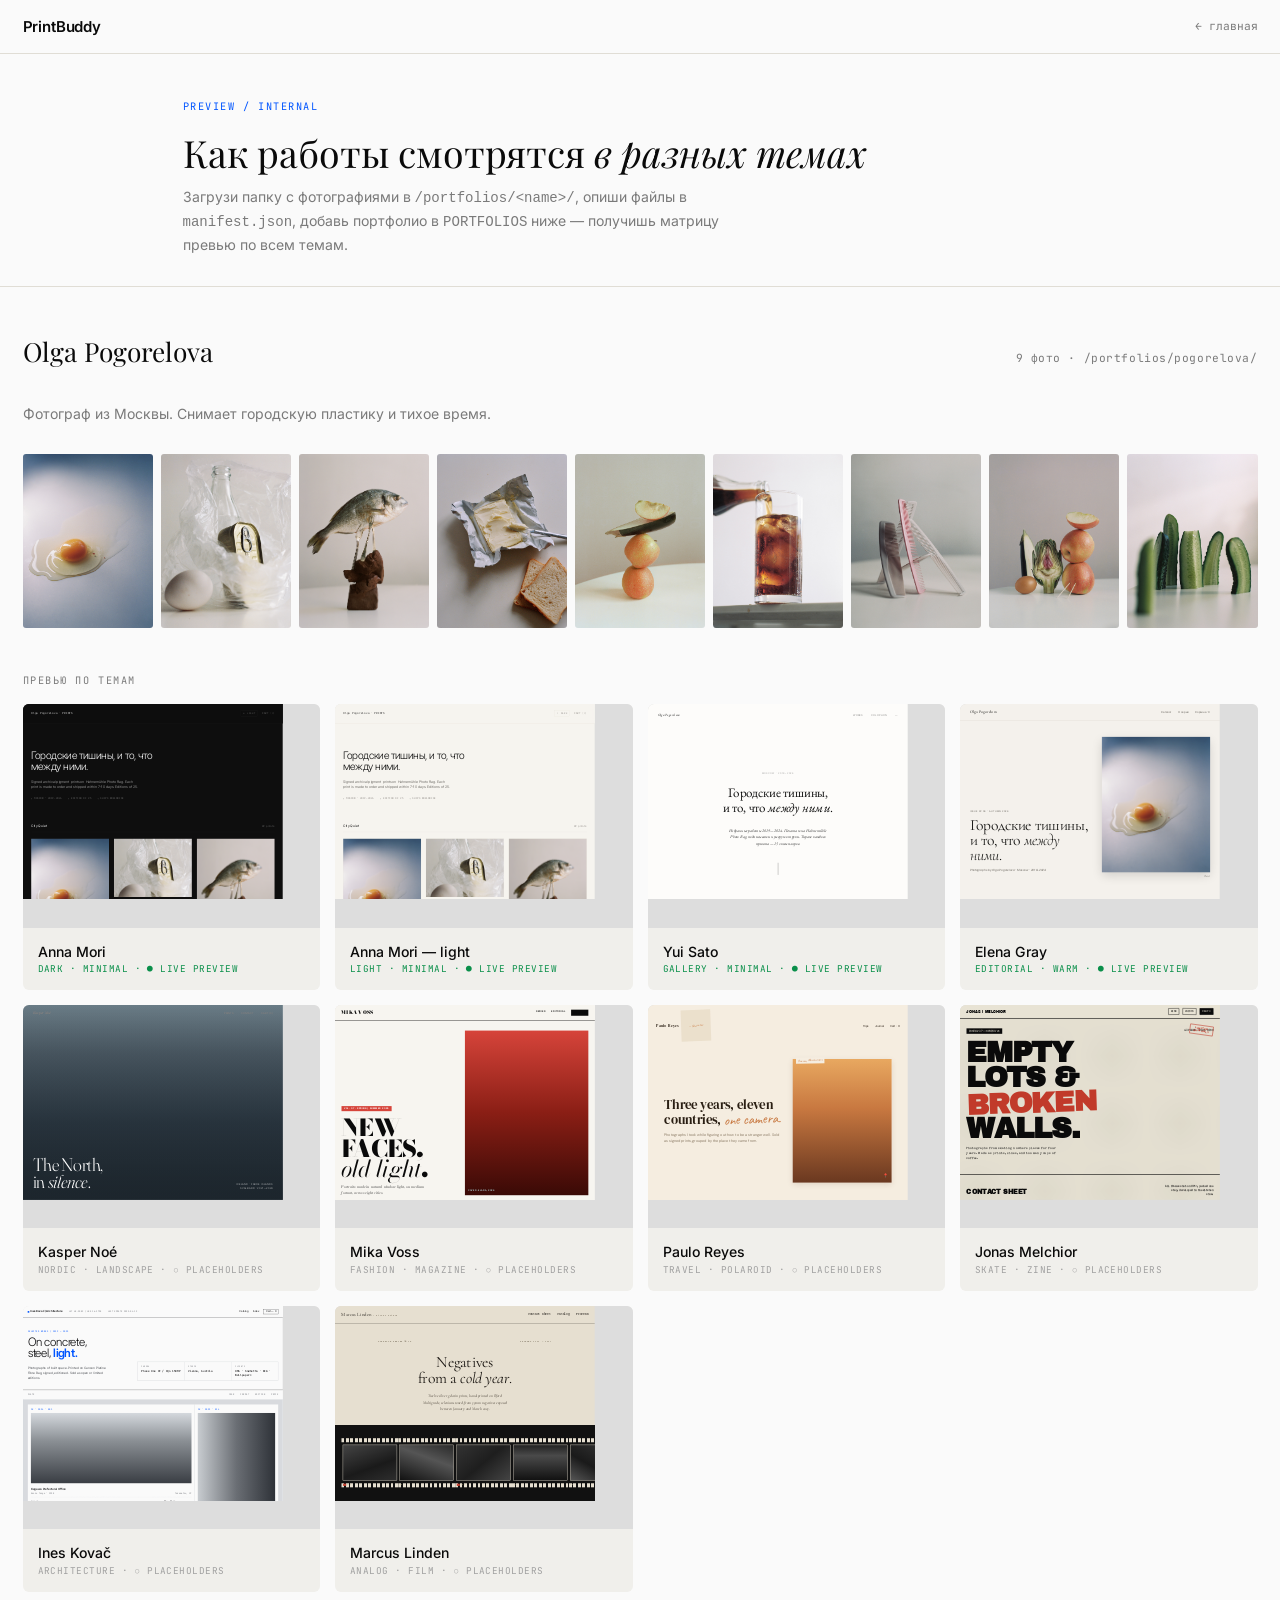
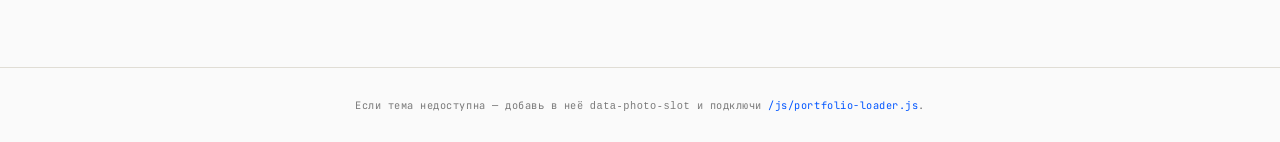
==== portfolios/index.html @ 7094016e "Add portfolio system: load real photos into themes via ?portfolio= Preview any portfolio's photos in" ====
<!DOCTYPE html>
<html lang="ru">
<head>
    <meta charset="UTF-8">
    <meta name="viewport" content="width=device-width, initial-scale=1.0">
    <title>Portfolios — Preview in themes — PrintBuddy</title>
    <link rel="preconnect" href="https://fonts.googleapis.com">
    <link rel="preconnect" href="https://fonts.gstatic.com" crossorigin>
    <link href="https://fonts.googleapis.com/css2?family=Inter:wght@400;500;600&family=JetBrains+Mono:wght@400;500&family=Playfair+Display:ital,wght@0,400;1,400&display=swap" rel="stylesheet">
    <style>
        *, *::before, *::after { margin: 0; padding: 0; box-sizing: border-box; }

        :root {
            --bg: #fafafa;
            --panel: #f0efeb;
            --ink: #0a0a0a;
            --muted: #7a7a7a;
            --line: #e0ddd5;
            --accent: #0055ff;
            --sans: 'Inter', -apple-system, sans-serif;
            --mono: 'JetBrains Mono', monospace;
            --serif: 'Playfair Display', serif;
        }

        html { font-size: 15px; -webkit-font-smoothing: antialiased; }

        body {
            font-family: var(--sans);
            background: var(--bg);
            color: var(--ink);
            line-height: 1.55;
        }

        nav.top {
            padding: 1rem 1.5rem;
            border-bottom: 1px solid var(--line);
            display: flex;
            justify-content: space-between;
            align-items: center;
            font-family: var(--mono);
            font-size: 0.75rem;
        }

        nav.top a { color: var(--ink); text-decoration: none; }
        nav.top .back { color: var(--muted); }
        nav.top .back:hover { color: var(--ink); }

        .brand {
            font-family: var(--sans);
            font-weight: 600;
            font-size: 1rem;
            letter-spacing: -0.01em;
        }

        .intro {
            padding: 3rem 1.5rem 2rem;
            max-width: 960px;
            margin: 0 auto;
        }

        .intro .label {
            font-family: var(--mono);
            font-size: 0.6875rem;
            letter-spacing: 0.15em;
            text-transform: uppercase;
            color: var(--accent);
            margin-bottom: 1rem;
        }

        .intro h1 {
            font-family: var(--serif);
            font-size: clamp(1.75rem, 3.5vw, 2.5rem);
            font-weight: 400;
            line-height: 1.2;
            margin-bottom: 0.75rem;
        }

        .intro h1 em { font-style: italic; }

        .intro p {
            color: var(--muted);
            max-width: 60ch;
            font-size: 0.9375rem;
        }

        /* ── Portfolio block ── */
        .portfolio {
            padding: 3rem 1.5rem 5rem;
            max-width: 1320px;
            margin: 0 auto;
            border-top: 1px solid var(--line);
        }

        .portfolio-header {
            display: flex;
            justify-content: space-between;
            align-items: baseline;
            margin-bottom: 2rem;
            flex-wrap: wrap;
            gap: 1rem;
        }

        .portfolio-header h2 {
            font-family: var(--serif);
            font-size: 1.75rem;
            font-weight: 400;
        }

        .portfolio-header .tag {
            font-family: var(--mono);
            font-size: 0.75rem;
            color: var(--muted);
            letter-spacing: 0.05em;
        }

        .portfolio-bio {
            max-width: 60ch;
            margin-bottom: 2rem;
            color: var(--muted);
            font-size: 0.9375rem;
        }

        /* ── Photos quick-look ── */
        .photos {
            display: grid;
            grid-template-columns: repeat(auto-fill, minmax(120px, 1fr));
            gap: 0.5rem;
            margin-bottom: 3rem;
        }

        .photos .thumb {
            aspect-ratio: 3/4;
            background-color: var(--panel);
            background-size: cover;
            background-position: center;
            border-radius: 3px;
        }

        /* ── Themes grid ── */
        .themes-label {
            font-family: var(--mono);
            font-size: 0.6875rem;
            letter-spacing: 0.15em;
            text-transform: uppercase;
            color: var(--muted);
            margin-bottom: 1rem;
        }

        .themes {
            display: grid;
            grid-template-columns: repeat(auto-fill, minmax(260px, 1fr));
            gap: 1rem;
        }

        .theme-card {
            display: flex;
            flex-direction: column;
            text-decoration: none;
            color: inherit;
            background: var(--panel);
            border-radius: 6px;
            overflow: hidden;
            transition: transform 0.2s ease;
            position: relative;
        }

        .theme-card:hover { transform: translateY(-2px); }

        .theme-card.disabled {
            opacity: 0.45;
            pointer-events: none;
        }

        .theme-iframe-wrap {
            aspect-ratio: 4/3;
            overflow: hidden;
            background: #ddd;
            position: relative;
        }

        .theme-iframe {
            width: 1280px;
            height: 960px;
            border: 0;
            transform: scale(0.203);
            transform-origin: 0 0;
            pointer-events: none;
        }

        .theme-meta {
            padding: 0.875rem 1rem;
            display: flex;
            justify-content: space-between;
            align-items: baseline;
            gap: 0.5rem;
        }

        .theme-name {
            font-weight: 500;
            font-size: 0.9375rem;
        }

        .theme-status {
            font-family: var(--mono);
            font-size: 0.625rem;
            color: var(--muted);
            letter-spacing: 0.05em;
            text-transform: uppercase;
        }

        .theme-status.ready { color: #0a8f4a; }
        .theme-status.soon { color: #a0a0a0; }

        footer {
            padding: 2rem 1.5rem;
            border-top: 1px solid var(--line);
            text-align: center;
            font-family: var(--mono);
            font-size: 0.6875rem;
            color: var(--muted);
            letter-spacing: 0.05em;
        }

        footer a { color: var(--accent); text-decoration: none; }

        @media (max-width: 600px) {
            .themes { grid-template-columns: 1fr; }
            .theme-iframe-wrap { aspect-ratio: 16/9; }
        }
    </style>
</head>
<body>

    <nav class="top">
        <a href="/" class="brand">PrintBuddy</a>
        <a href="/" class="back">← главная</a>
    </nav>

    <section class="intro">
        <div class="label">Preview / Internal</div>
        <h1>Как работы смотрятся <em>в разных темах</em></h1>
        <p>Загрузи папку с фотографиями в <code>/portfolios/&lt;name&gt;/</code>, опиши файлы в <code>manifest.json</code>, добавь портфолио в <code>PORTFOLIOS</code> ниже — получишь матрицу превью по всем темам.</p>
    </section>

    <div id="app"></div>

    <footer>
        Если тема недоступна — добавь в неё <code>data-photo-slot</code> и подключи <a href="/js/portfolio-loader.js">/js/portfolio-loader.js</a>.
    </footer>

    <script>
        // ─────────────────────────────────────────────────────────
        // Register new portfolios here:
        const PORTFOLIOS = ['pogorelova'];

        // Themes (all files in /stores/), with status:
        // ready = instrumented with data-photo-slot and portfolio-loader.js
        // soon  = shown in UI but not instrumented yet (click opens with
        //         placeholder gradients instead of real photos)
        const THEMES = [
            { slug: 'anna-mori',       label: 'Anna Mori',       tag: 'Dark · minimal',     status: 'ready' },
            { slug: 'anna-mori-light', label: 'Anna Mori — light', tag: 'Light · minimal',  status: 'ready' },
            { slug: 'yui-sato',        label: 'Yui Sato',        tag: 'Gallery · minimal',  status: 'ready' },
            { slug: 'elena-gray',      label: 'Elena Gray',      tag: 'Editorial · warm',   status: 'ready' },
            { slug: 'kasper-noe',      label: 'Kasper Noé',      tag: 'Nordic · landscape', status: 'soon' },
            { slug: 'mika-voss',       label: 'Mika Voss',       tag: 'Fashion · magazine', status: 'soon' },
            { slug: 'paulo-reyes',     label: 'Paulo Reyes',     tag: 'Travel · polaroid',  status: 'soon' },
            { slug: 'jonas-melchior',  label: 'Jonas Melchior',  tag: 'Skate · zine',       status: 'soon' },
            { slug: 'ines-kovac',      label: 'Ines Kovač',      tag: 'Architecture',       status: 'soon' },
            { slug: 'marcus-linden',   label: 'Marcus Linden',   tag: 'Analog · film',      status: 'soon' }
        ];
        // ─────────────────────────────────────────────────────────

        async function renderAll() {
            const app = document.getElementById('app');
            for (const slug of PORTFOLIOS) {
                try {
                    const res = await fetch(`/portfolios/${slug}/manifest.json`);
                    const data = await res.json();
                    app.insertAdjacentHTML('beforeend', renderPortfolio(slug, data));
                } catch (err) {
                    app.insertAdjacentHTML('beforeend', `<section class="portfolio"><h2>${slug}</h2><p style="color:#c13">❌ failed to load manifest.json: ${err.message}</p></section>`);
                }
            }
        }

        function renderPortfolio(slug, data) {
            const artist = data.artist || {};
            const photos = data.photos || [];

            const thumbs = photos.map(p => `
                <div class="thumb" style="background-image:url('/portfolios/${slug}/${p.file}')" title="${p.title || ''}"></div>
            `).join('');

            const themeCards = THEMES.map(t => {
                const url = `/stores/${t.slug}.html?portfolio=${encodeURIComponent(slug)}`;
                const statusClass = t.status === 'ready' ? 'ready' : 'soon';
                const statusLabel = t.status === 'ready' ? '● live preview' : '○ placeholders';
                return `
                <a href="${url}" target="_blank" rel="noopener" class="theme-card">
                    <div class="theme-iframe-wrap">
                        <iframe class="theme-iframe" src="${url}" loading="lazy" scrolling="no" tabindex="-1"></iframe>
                    </div>
                    <div class="theme-meta">
                        <div>
                            <div class="theme-name">${t.label}</div>
                            <div class="theme-status ${statusClass}">${t.tag} · ${statusLabel}</div>
                        </div>
                    </div>
                </a>`;
            }).join('');

            return `
            <section class="portfolio">
                <div class="portfolio-header">
                    <h2>${artist.name || slug}</h2>
                    <span class="tag">${photos.length} фото · /portfolios/${slug}/</span>
                </div>
                <p class="portfolio-bio">${artist.bio_short || ''}</p>
                <div class="photos">${thumbs}</div>
                <div class="themes-label">Превью по темам</div>
                <div class="themes">${themeCards}</div>
            </section>`;
        }

        renderAll();
    </script>
</body>
</html>
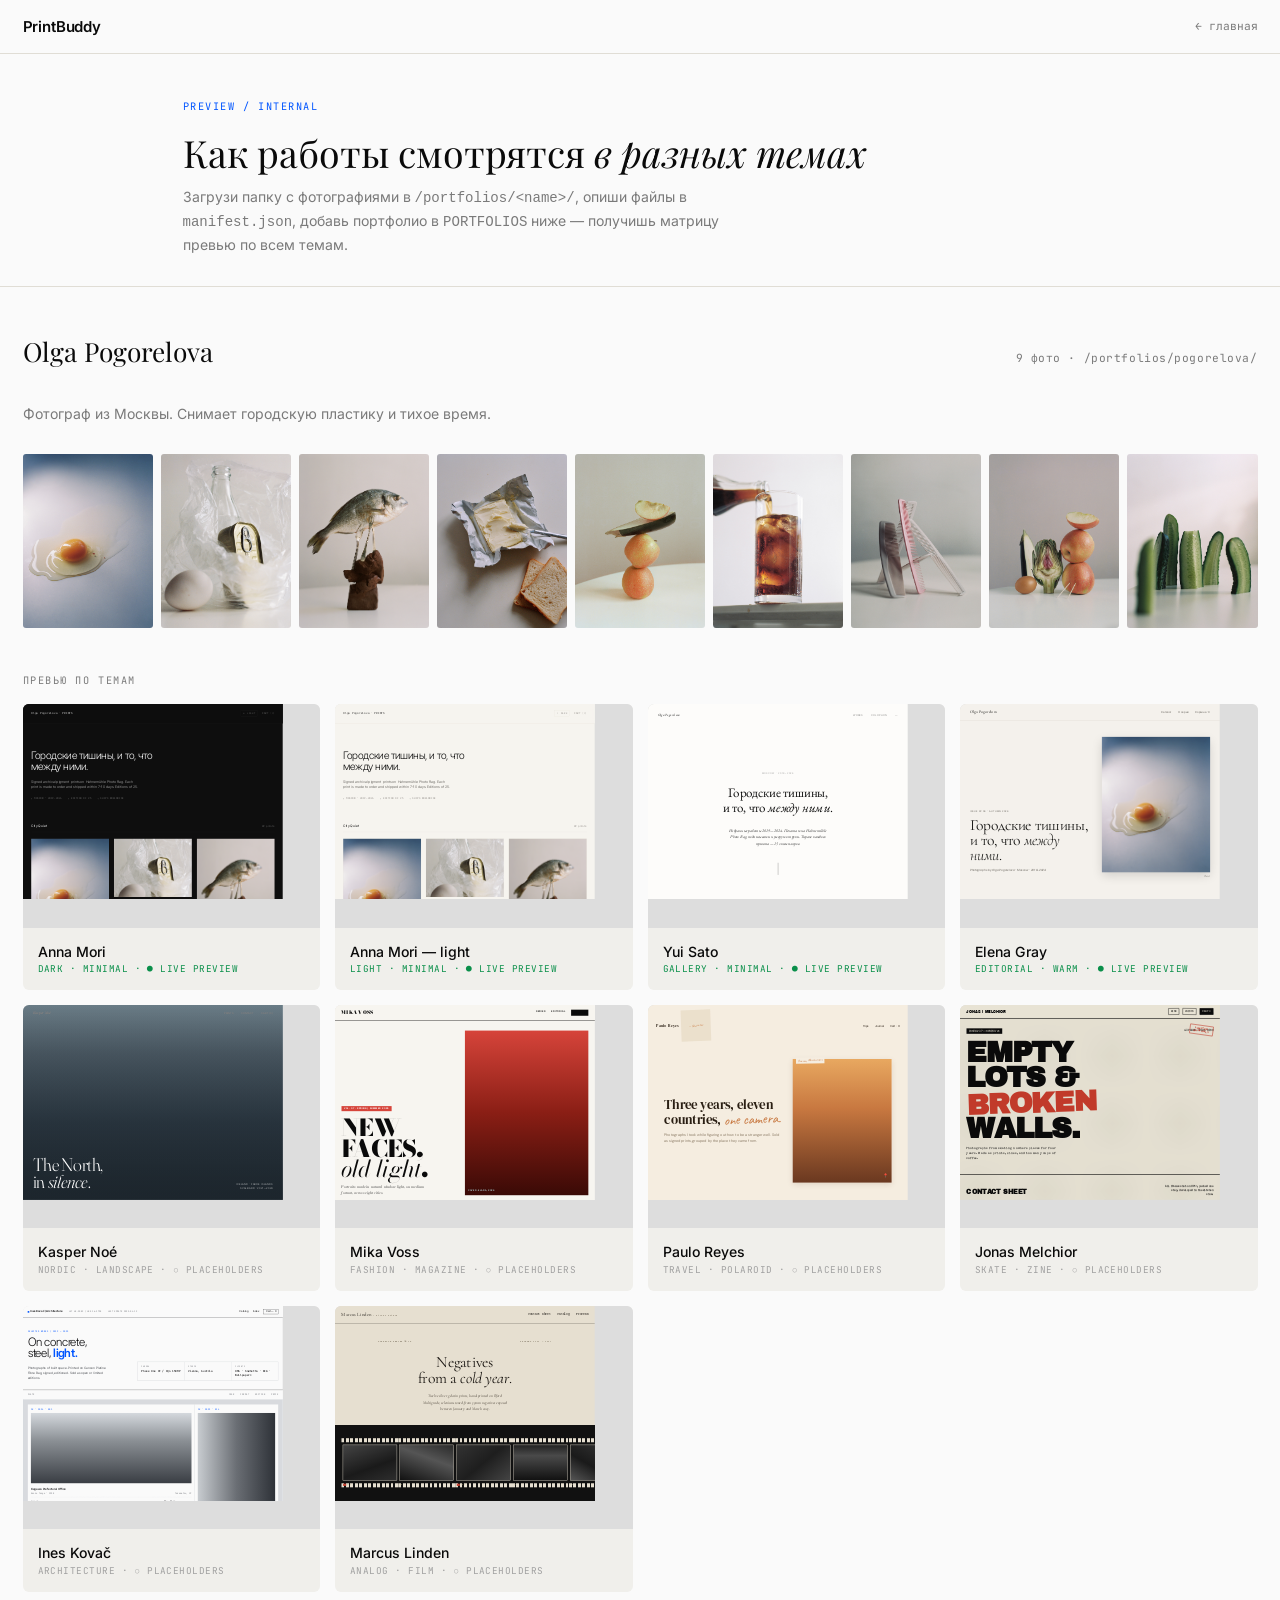
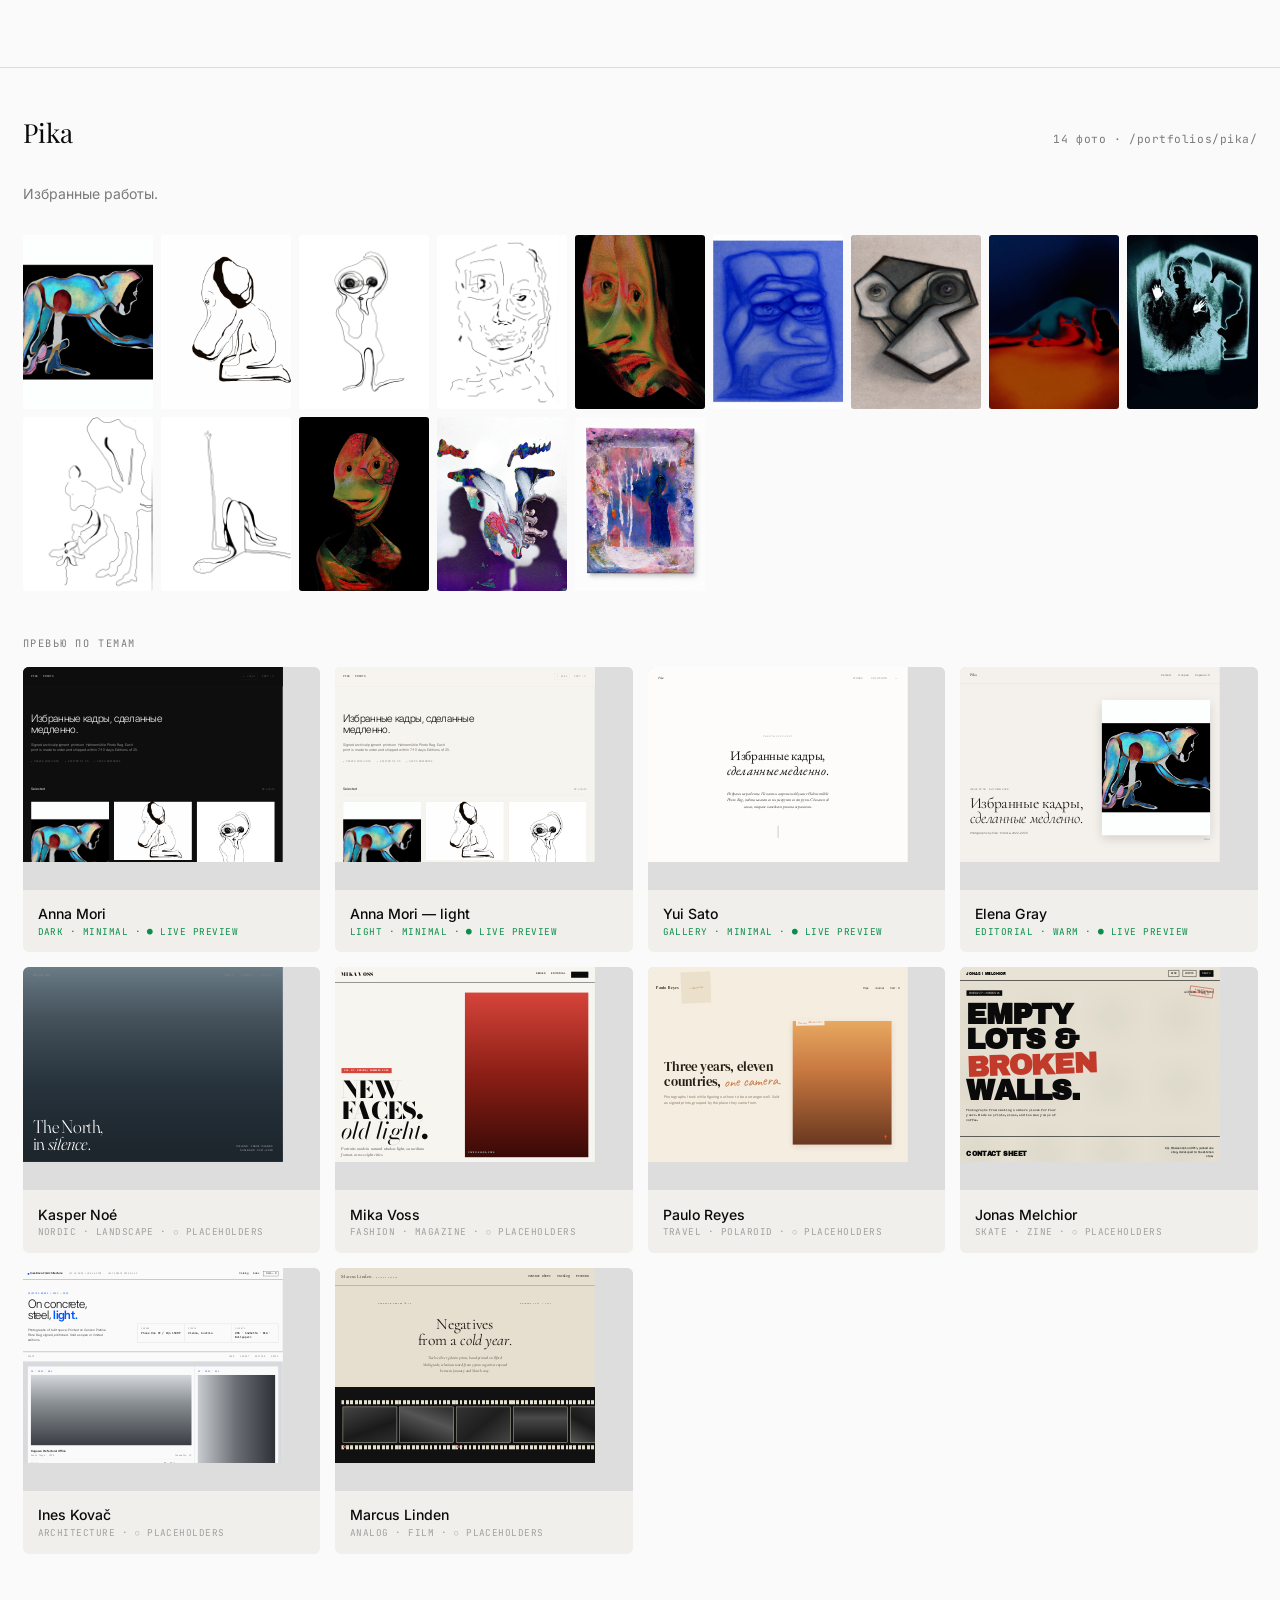
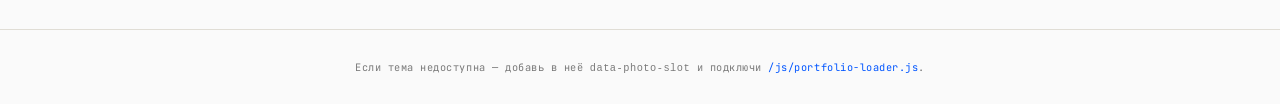
==== commit ac8678bf: "Add "pika" portfolio + fix URL encoding for filenames with spaces - portfolios/pika/ — 14 artworks w" ====
--- a/portfolios/index.html
+++ b/portfolios/index.html
@@ -251,7 +251,7 @@
     <script>
         // ─────────────────────────────────────────────────────────
         // Register new portfolios here:
-        const PORTFOLIOS = ['pogorelova'];
+        const PORTFOLIOS = ['pogorelova', 'pika'];
 
         // Themes (all files in /stores/), with status:
         // ready = instrumented with data-photo-slot and portfolio-loader.js
@@ -288,9 +288,10 @@
             const artist = data.artist || {};
             const photos = data.photos || [];
 
-            const thumbs = photos.map(p => `
-                <div class="thumb" style="background-image:url('/portfolios/${slug}/${p.file}')" title="${p.title || ''}"></div>
-            `).join('');
+            const thumbs = photos.map(p => {
+                const url = `/portfolios/${encodeURIComponent(slug)}/${encodeURI(p.file)}`;
+                return `<div class="thumb" style="background-image:url('${url}')" title="${p.title || ''}"></div>`;
+            }).join('');
 
             const themeCards = THEMES.map(t => {
                 const url = `/stores/${t.slug}.html?portfolio=${encodeURIComponent(slug)}`;
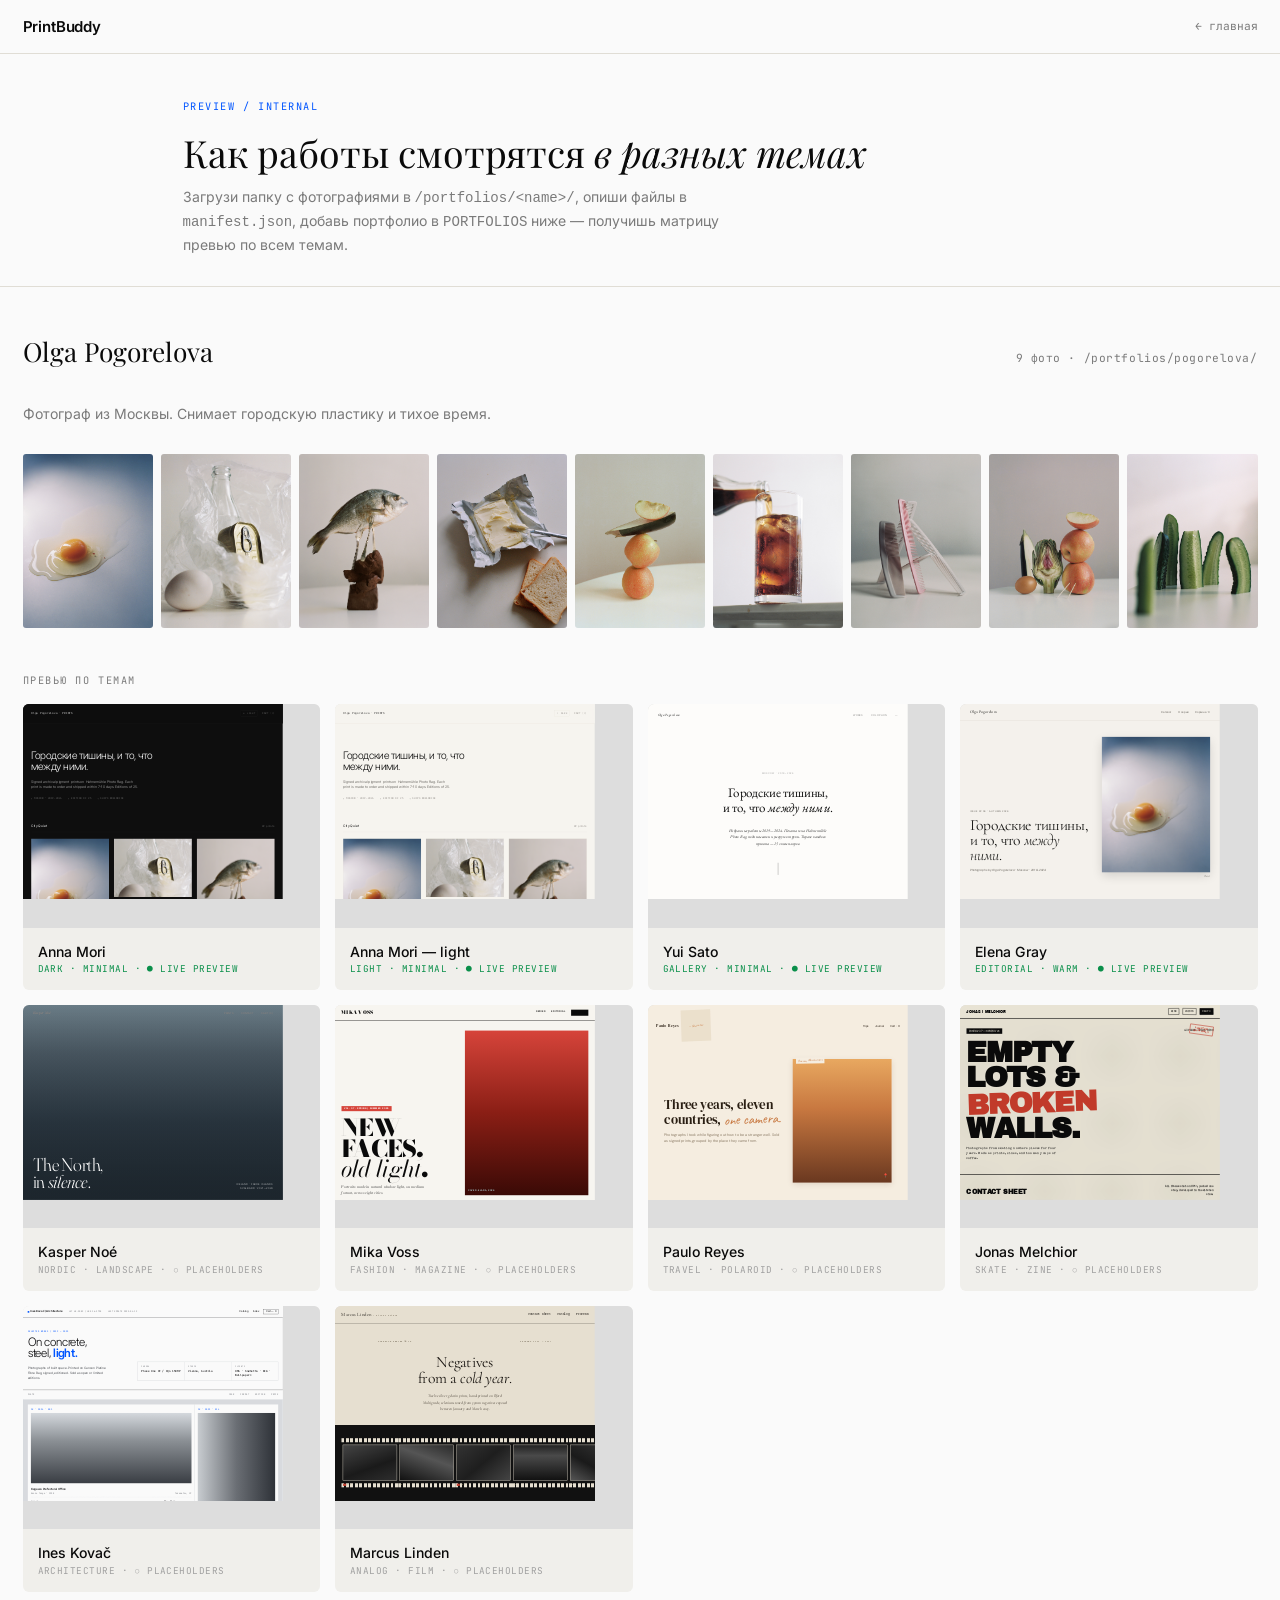
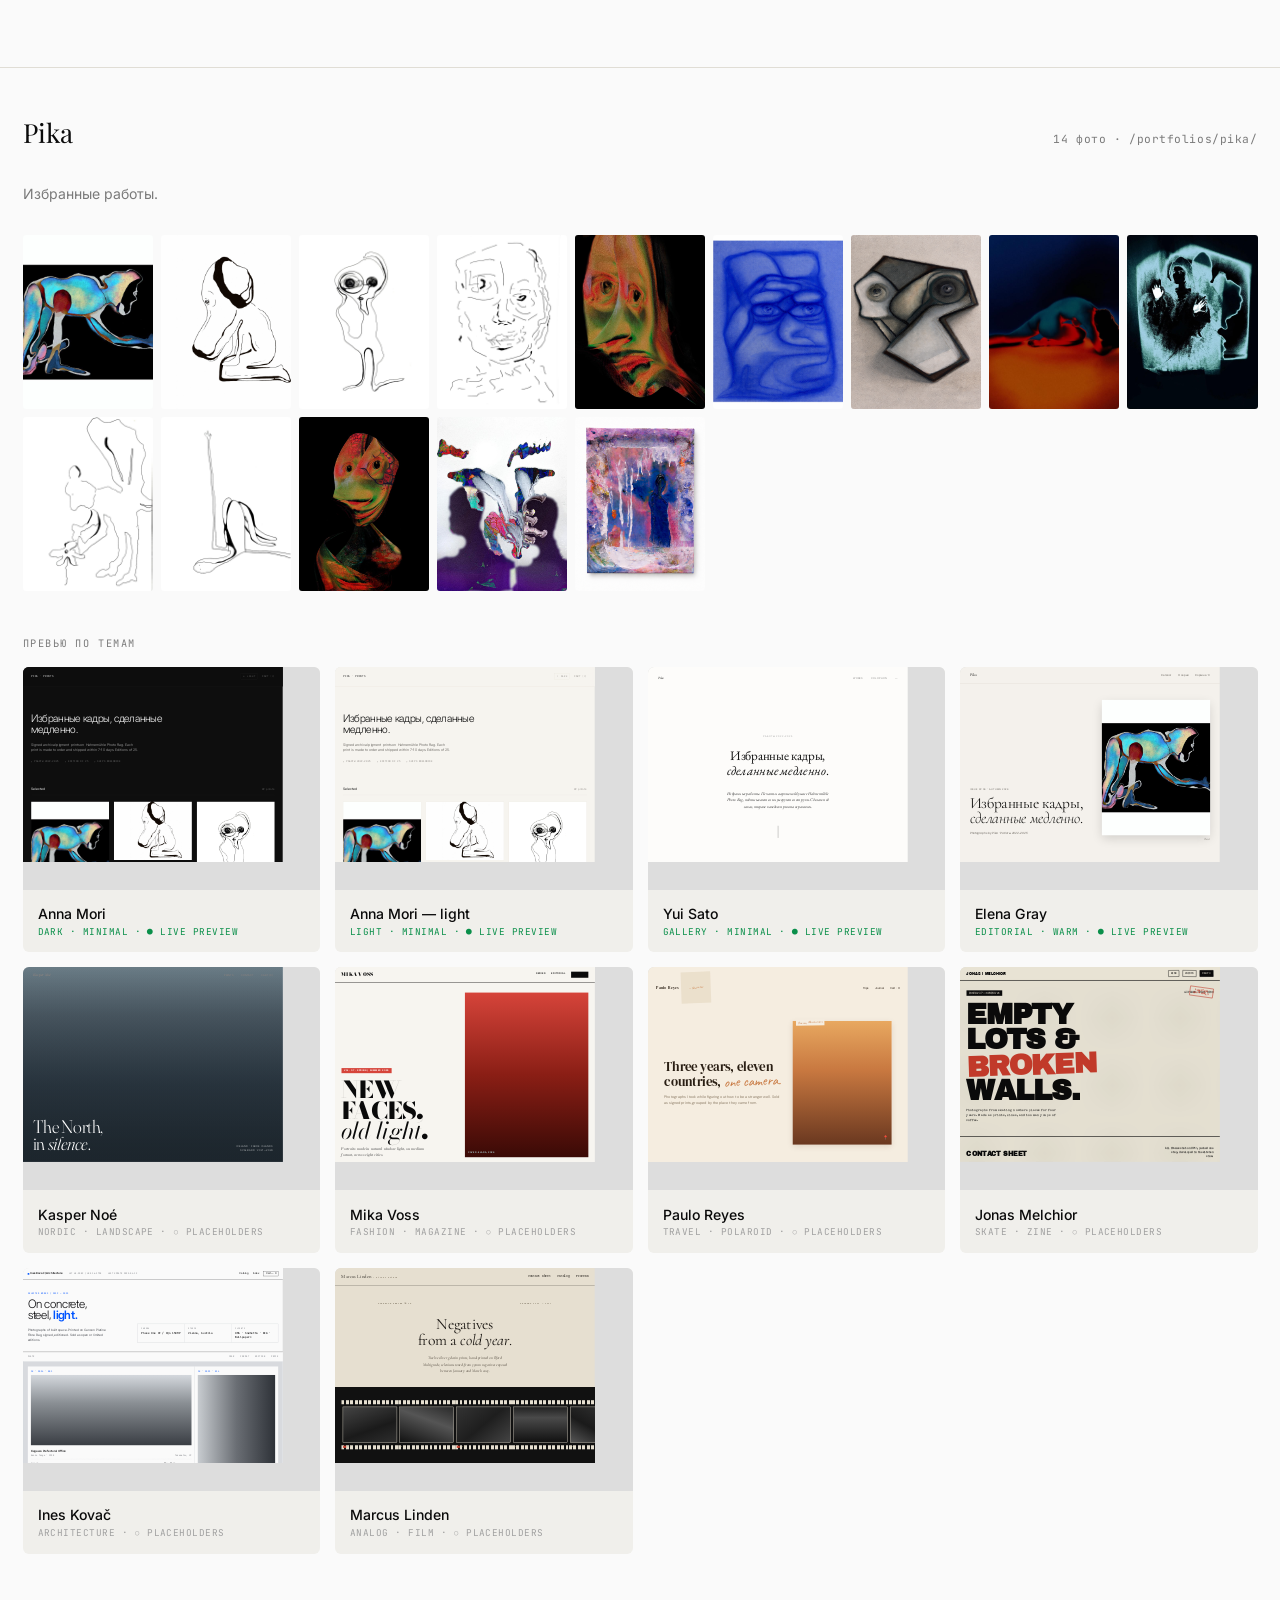
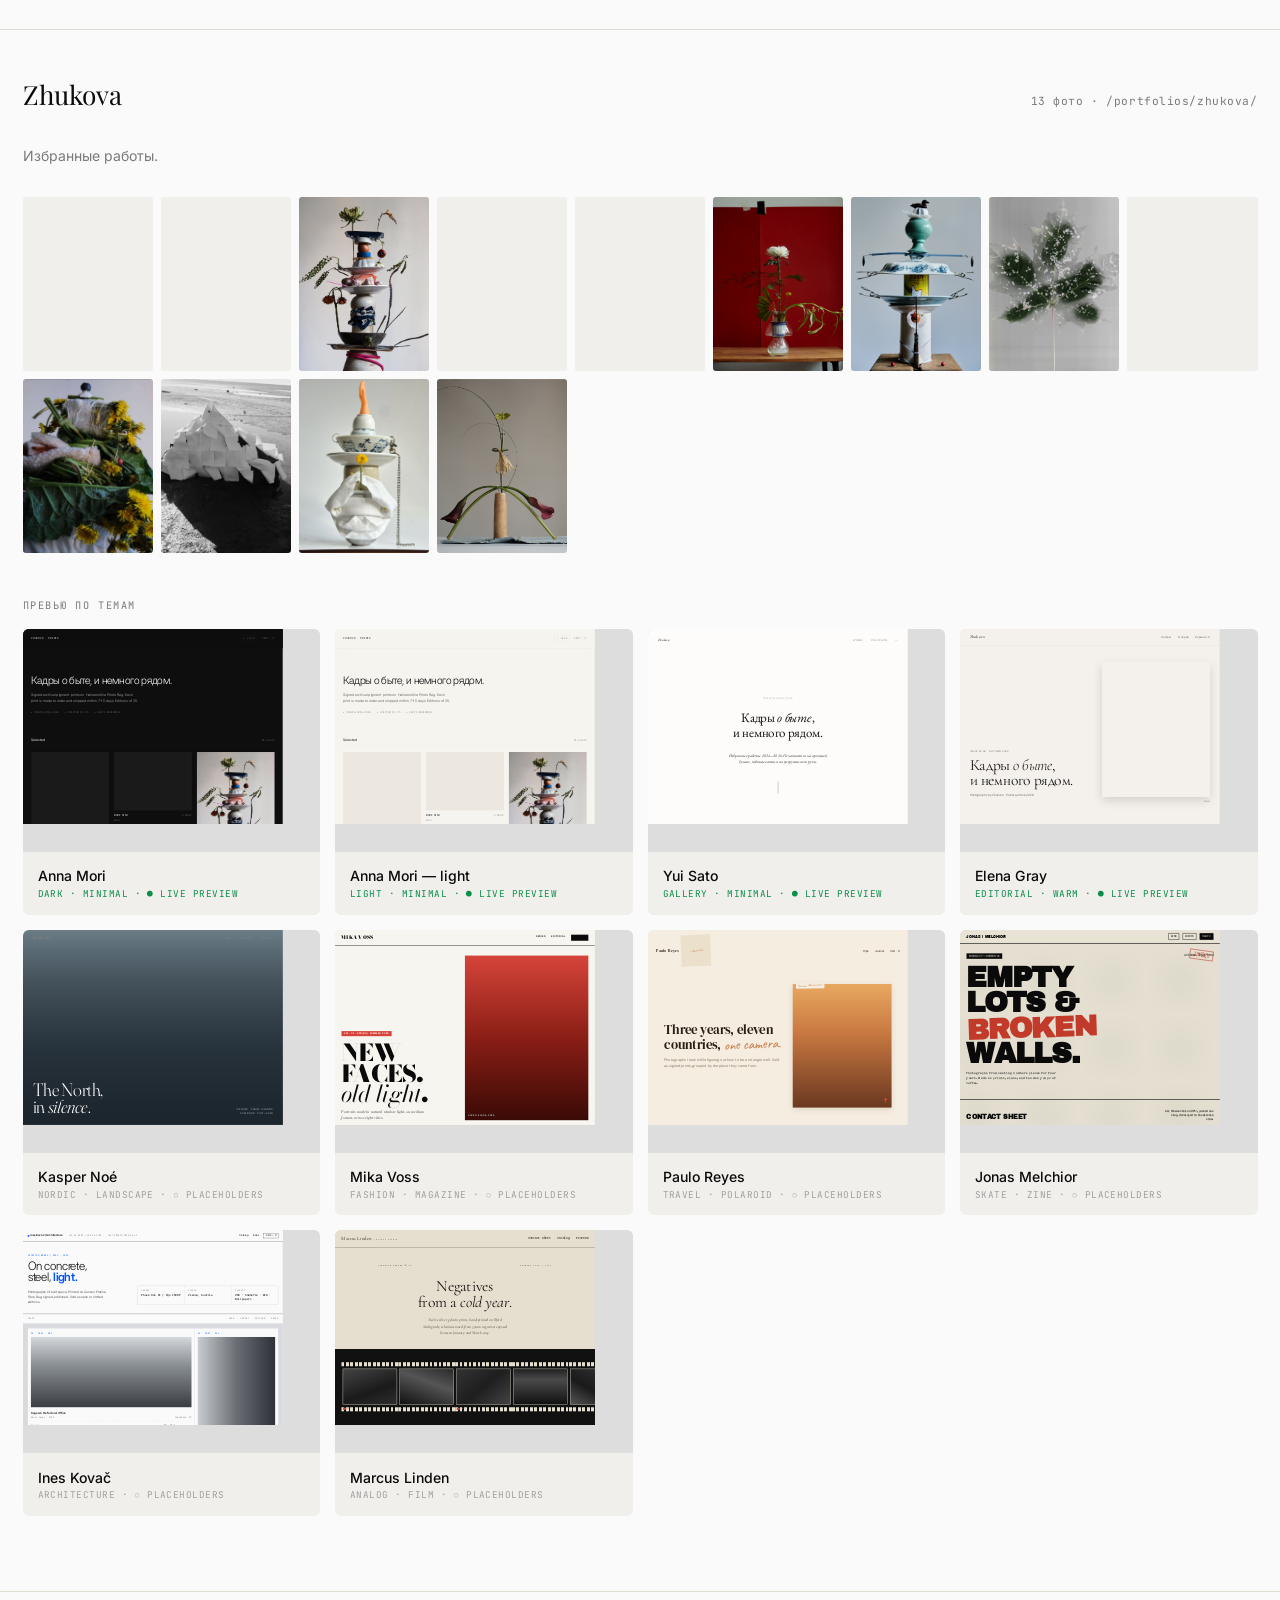
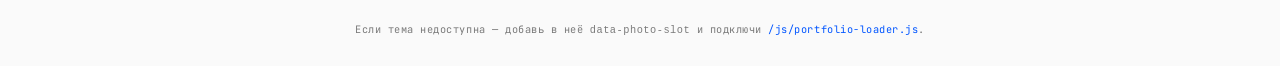
==== commit 00195082: "Add "zhukova" portfolio (13 works, still-life and studio)" ====
--- a/portfolios/index.html
+++ b/portfolios/index.html
@@ -251,7 +251,7 @@
     <script>
         // ─────────────────────────────────────────────────────────
         // Register new portfolios here:
-        const PORTFOLIOS = ['pogorelova', 'pika'];
+        const PORTFOLIOS = ['pogorelova', 'pika', 'zhukova'];
 
         // Themes (all files in /stores/), with status:
         // ready = instrumented with data-photo-slot and portfolio-loader.js
